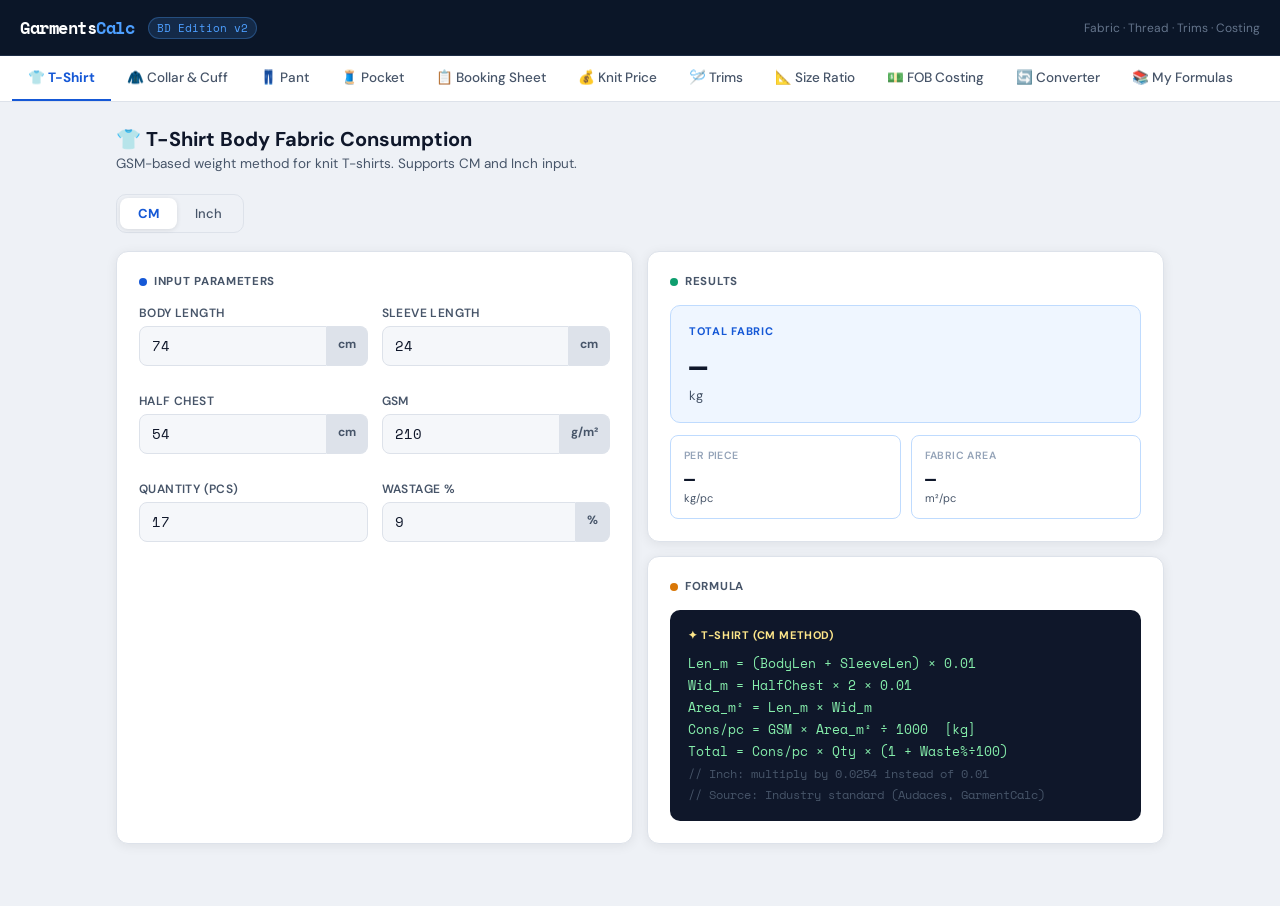
==== garments-calc-v2.html @ b0d7d357 "Add files via upload" ====
<!DOCTYPE html>
<html lang="en">
<head>
<meta charset="UTF-8">
<meta name="viewport" content="width=device-width, initial-scale=1.0">
<title>GarmentsCalc BD — Fabric Consumption Calculator</title>
<link href="https://fonts.googleapis.com/css2?family=Space+Mono:wght@400;700&family=DM+Sans:wght@300;400;500;600;700&display=swap" rel="stylesheet">
<style>
/* ============================================================
   GarmentsCalc BD — styles.css
   Edit colors, fonts, spacing here without touching JS logic
   ============================================================ */

:root {
  --bg:         #eef1f6;
  --surface:    #ffffff;
  --surface2:   #f5f7fa;
  --border:     #dde2ea;
  --accent:     #1558d6;
  --accent-h:   #0f46b0;
  --green:      #0e9e6e;
  --orange:     #d97706;
  --red:        #dc2626;
  --purple:     #7c3aed;
  --text:       #0f172a;
  --text2:      #475569;
  --text3:      #94a3b8;
  --result-bg:  #eff6ff;
  --result-bdr: #bfdbfe;
  --mono:       'Space Mono', monospace;
  --sans:       'DM Sans', sans-serif;
  --r:          12px;
  --shadow:     0 2px 12px rgba(0,0,0,0.07);
  --shadow-lg:  0 8px 32px rgba(0,0,0,0.13);
}

/* ─── RESET ─── */
*, *::before, *::after { box-sizing: border-box; margin: 0; padding: 0; }
body { font-family: var(--sans); background: var(--bg); color: var(--text); min-height: 100vh; font-size: 15px; }
button { cursor: pointer; }
input, select, textarea { font-family: var(--sans); }

/* ─── HEADER ─── */
.app-header {
  background: #0b1628;
  color: #fff;
  display: flex;
  align-items: center;
  gap: 14px;
  padding: 0 20px;
  height: 56px;
  position: sticky; top: 0; z-index: 100;
  border-bottom: 1px solid #1e2d45;
}
.logo { font-family: var(--mono); font-size: 17px; font-weight: 700; color: #fff; letter-spacing: -0.5px; }
.logo span { color: #4d9fff; }
.logo-sub { font-size: 11px; color: #4d9fff; background: rgba(77,159,255,.15); border: 1px solid rgba(77,159,255,.3); padding: 2px 8px; border-radius: 20px; font-family: var(--mono); }
.header-right { margin-left: auto; font-size: 12px; color: #64748b; }

/* ─── NAV ─── */
.nav-bar {
  background: var(--surface);
  border-bottom: 1px solid var(--border);
  overflow-x: auto;
  scrollbar-width: none;
  position: sticky; top: 56px; z-index: 90;
}
.nav-bar::-webkit-scrollbar { display: none; }
.nav-tabs { display: flex; padding: 0 12px; min-width: max-content; }
.tab-btn {
  padding: 13px 16px;
  border: none; background: none;
  font-family: var(--sans); font-size: 13.5px; font-weight: 500;
  color: var(--text2); white-space: nowrap;
  border-bottom: 2.5px solid transparent;
  transition: color .15s, border-color .15s;
}
.tab-btn:hover { color: var(--accent); }
.tab-btn.active { color: var(--accent); border-bottom-color: var(--accent); font-weight: 700; }

/* ─── MAIN WRAP ─── */
.main { max-width: 1080px; margin: 0 auto; padding: 24px 16px 48px; }
.page { display: none; }
.page.active { display: block; }

/* ─── PAGE HEADER ─── */
.pg-title { font-size: 20px; font-weight: 700; margin-bottom: 3px; }
.pg-desc  { font-size: 13.5px; color: var(--text2); margin-bottom: 22px; }

/* ─── CARDS ─── */
.card {
  background: var(--surface);
  border: 1px solid var(--border);
  border-radius: var(--r);
  padding: 22px;
  box-shadow: var(--shadow);
  margin-bottom: 14px;
}
.card-title {
  font-size: 11.5px; font-weight: 700;
  text-transform: uppercase; letter-spacing: .7px;
  color: var(--text2); margin-bottom: 16px;
  display: flex; align-items: center; gap: 7px;
}
.dot { width: 8px; height: 8px; border-radius: 50%; background: var(--accent); display: inline-block; flex-shrink: 0; }
.dot.g { background: var(--green); }
.dot.o { background: var(--orange); }
.dot.r { background: var(--red); }
.dot.p { background: var(--purple); }

/* ─── GRIDS ─── */
.g2 { display: grid; grid-template-columns: 1fr 1fr; gap: 14px; }
.g3 { display: grid; grid-template-columns: 1fr 1fr 1fr; gap: 14px; }
.g4 { display: grid; grid-template-columns: repeat(4,1fr); gap: 14px; }
@media(max-width:720px) { .g2,.g3,.g4 { grid-template-columns: 1fr; } }
@media(min-width:721px) and (max-width:900px) { .g3,.g4 { grid-template-columns: 1fr 1fr; } }

/* ─── FORM FIELDS ─── */
.field { margin-bottom: 13px; }
label { display: block; font-size: 12px; font-weight: 600; color: var(--text2); margin-bottom: 5px; text-transform: uppercase; letter-spacing: .4px; }
.iw { display: flex; }
.iw input, .iw select { border-radius: 8px 0 0 8px !important; }
input[type=number], input[type=text], select, textarea {
  width: 100%; padding: 9px 12px;
  border: 1.5px solid var(--border); border-radius: 8px;
  font-family: var(--mono); font-size: 13.5px; color: var(--text);
  background: var(--surface2); transition: border-color .15s; outline: none;
}
input:focus, select:focus, textarea:focus { border-color: var(--accent); background: #fff; }
.unit {
  padding: 9px 11px;
  background: var(--border); border: 1.5px solid var(--border); border-left: none;
  border-radius: 0 8px 8px 0; font-size: 12px; font-weight: 700; color: var(--text2); white-space: nowrap;
}
select { appearance: none;
  background-image: url("data:image/svg+xml,%3Csvg xmlns='http://www.w3.org/2000/svg' width='12' height='12' fill='none' stroke='%2364748b' stroke-width='2' viewBox='0 0 24 24'%3E%3Cpath d='M6 9l6 6 6-6'/%3E%3C/svg%3E");
  background-repeat: no-repeat; background-position: right 11px center; padding-right: 32px;
}

/* ─── BUTTONS ─── */
.btn {
  display: inline-flex; align-items: center; gap: 6px;
  padding: 10px 22px; border: none; border-radius: 8px;
  font-family: var(--sans); font-size: 14px; font-weight: 600;
  transition: background .15s, transform .1s; margin-top: 6px;
}
.btn:active { transform: scale(.97); }
.btn-primary { background: var(--accent); color: #fff; }
.btn-primary:hover { background: var(--accent-h); }
.btn-green  { background: var(--green);  color: #fff; }
.btn-green:hover  { background: #0b8a5e; }
.btn-orange { background: var(--orange); color: #fff; }
.btn-orange:hover { background: #b45309; }
.btn-outline {
  background: none; border: 1.5px solid var(--border);
  color: var(--text2); font-size: 13px; padding: 8px 16px; margin-top: 0;
}
.btn-outline:hover { border-color: var(--accent); color: var(--accent); background: var(--result-bg); }
.btn-sm { padding: 6px 14px; font-size: 12.5px; margin-top: 0; }

/* ─── METHOD TOGGLE ─── */
.toggle {
  display: flex; background: var(--bg); border: 1px solid var(--border);
  border-radius: 10px; padding: 3px; margin-bottom: 18px; width: fit-content;
}
.toggle-btn {
  padding: 7px 18px; border: none; border-radius: 8px; background: none;
  font-family: var(--sans); font-size: 13px; font-weight: 500; color: var(--text2); transition: all .15s;
}
.toggle-btn.active { background: #fff; color: var(--accent); font-weight: 700; box-shadow: 0 1px 5px rgba(0,0,0,.1); }

/* ─── RESULTS ─── */
.result-box {
  background: var(--result-bg); border: 1.5px solid var(--result-bdr);
  border-radius: 10px; padding: 18px; margin-top: 14px;
}
.result-box .rl { font-size: 11px; font-weight: 700; text-transform: uppercase; letter-spacing: .7px; color: var(--accent); margin-bottom: 4px; }
.result-box .rv { font-family: var(--mono); font-size: 30px; font-weight: 700; color: var(--text); }
.result-box .ru { font-size: 13px; color: var(--text2); }

.r-grid { display: grid; grid-template-columns: repeat(auto-fit, minmax(140px,1fr)); gap: 10px; margin-top: 12px; }
.r-item { background: #fff; border: 1px solid var(--result-bdr); border-radius: 8px; padding: 13px; }
.r-item .rl { font-size: 10.5px; color: var(--text3); font-weight: 600; text-transform: uppercase; letter-spacing: .4px; margin-bottom: 3px; }
.r-item .rv { font-family: var(--mono); font-size: 18px; font-weight: 700; color: var(--text); }
.r-item .ru { font-size: 11px; color: var(--text2); }

/* ─── FORMULA BOX ─── */
.fbox {
  background: #0f172a; border-radius: 10px; padding: 16px 18px;
  font-family: var(--mono); font-size: 12.5px; color: #93c5fd; line-height: 1.75;
  margin-top: 14px;
}
.fbox .ft { color: #fde68a; font-size: 11px; text-transform: uppercase; letter-spacing: .6px; margin-bottom: 8px; font-family: var(--sans); font-weight: 700; }
.fbox .fl { color: #86efac; }
.fbox .fc { color: #475569; font-size: 12px; }
.fbox .fh { color: #f9a8d4; }

/* ─── FORMULA LIBRARY ─── */
.f-card { border: 1.5px solid var(--border); border-radius: 10px; overflow: hidden; margin-bottom: 10px; }
.f-card-head {
  background: var(--surface2); padding: 13px 16px; display: flex; justify-content: space-between; align-items: center;
  cursor: pointer; transition: background .12s;
}
.f-card-head:hover { background: var(--result-bg); }
.f-name { font-weight: 700; font-size: 14px; }
.f-sub  { font-size: 11.5px; color: var(--text3); margin-top: 2px; }
.f-tag  { font-size: 11px; padding: 2px 9px; border-radius: 20px; background: var(--border); color: var(--text2); font-weight: 600; }
.f-tag.custom { background: #d1fae5; color: var(--green); border: 1px solid #6ee7b7; }
.f-body { display: none; padding: 16px; border-top: 1px solid var(--border); }
.f-body.open { display: block; }
.add-box {
  border: 2px dashed var(--border); border-radius: 10px; padding: 20px;
  text-align: center; color: var(--text3); cursor: pointer;
  transition: all .15s; font-size: 14px; font-weight: 500; margin-top: 8px;
}
.add-box:hover { border-color: var(--accent); color: var(--accent); background: var(--result-bg); }

/* ─── MODAL ─── */
.overlay { display:none; position:fixed; inset:0; background:rgba(0,0,0,.5); z-index:200; align-items:center; justify-content:center; }
.overlay.open { display:flex; }
.modal { background:#fff; border-radius: 14px; padding: 26px; width:90%; max-width:500px; box-shadow: var(--shadow-lg); }
.modal h3 { font-size: 17px; font-weight: 700; margin-bottom: 16px; }
.modal-actions { display: flex; gap: 10px; justify-content: flex-end; margin-top: 18px; }
textarea { resize: vertical; min-height: 90px; }

/* ─── CONVERTER TABLE ─── */
.ctable { width: 100%; border-collapse: collapse; font-size: 13.5px; }
.ctable th { background: var(--text); color: #fff; padding: 9px 13px; text-align: left; font-size: 11.5px; text-transform: uppercase; letter-spacing: .4px; }
.ctable td { padding: 9px 13px; border-bottom: 1px solid var(--border); }
.ctable tr:hover td { background: var(--surface2); }
.ctable .cv { font-family: var(--mono); font-weight: 700; color: var(--accent); }

/* ─── ALERT ─── */
.alert { padding: 12px 16px; border-radius: 8px; font-size: 13.5px; margin-bottom: 14px; }
.alert-warn { background: #fef9c3; border: 1px solid #fde047; color: #713f12; }
.alert-info  { background: var(--result-bg); border: 1px solid var(--result-bdr); color: #1e40af; }

/* ─── MISC ─── */
hr.div { border: none; border-top: 1px solid var(--border); margin: 16px 0; }
.tag-row { margin-bottom: 14px; }
.tag { display: inline-block; padding: 3px 10px; border-radius: 20px; font-size: 12px; font-weight: 600; background: var(--result-bg); color: var(--accent); border: 1px solid var(--result-bdr); margin-right: 6px; margin-bottom: 6px; }
.tag.g { background: #d1fae5; color: var(--green); border-color: #6ee7b7; }
.tag.o { background: #fff7ed; color: var(--orange); border-color: #fed7aa; }
.note { font-size: 12.5px; color: var(--text2); margin-top: 8px; font-style: italic; }
.sec-row { display: flex; justify-content: space-between; align-items: center; margin-bottom: 16px; }

</style>
</head>
<body>

<!-- ═══ HEADER ═══════════════════════════════════════════ -->
<header class="app-header">
  <div class="logo">Garments<span>Calc</span></div>
  <div class="logo-sub">BD Edition v2</div>
  <div class="header-right">Fabric · Thread · Trims · Costing</div>
</header>

<!-- ═══ NAV ══════════════════════════════════════════════ -->
<nav class="nav-bar">
  <div class="nav-tabs">
    <button class="tab-btn active"  onclick="showPage('tshirt',this)">👕 T-Shirt</button>
    <button class="tab-btn"         onclick="showPage('polo',this)">🧥 Collar &amp; Cuff</button>
    <button class="tab-btn"         onclick="showPage('pant',this)">👖 Pant</button>
    <button class="tab-btn"         onclick="showPage('pocket',this)">🧵 Pocket</button>
    <button class="tab-btn"         onclick="showPage('booking',this)">📋 Booking Sheet</button>
    <button class="tab-btn"         onclick="showPage('knitprice',this)">💰 Knit Price</button>
    <button class="tab-btn"         onclick="showPage('trims',this)">🪡 Trims</button>
    <button class="tab-btn"         onclick="showPage('sizeratio',this)">📐 Size Ratio</button>
    <button class="tab-btn"         onclick="showPage('fob',this)">💵 FOB Costing</button>
    <button class="tab-btn"         onclick="showPage('converter',this)">🔄 Converter</button>
    <button class="tab-btn"         onclick="showPage('formulas',this)">📚 My Formulas</button>
  </div>
</nav>

<!-- ═══ MAIN ══════════════════════════════════════════════ -->
<div class="main">

<!-- ──────────────────────────────────────────────────────
     PAGE 1 — T-SHIRT BODY CONSUMPTION
────────────────────────────────────────────────────────── -->
<div id="page-tshirt" class="page active">
  <div class="pg-title">👕 T-Shirt Body Fabric Consumption</div>
  <div class="pg-desc">GSM-based weight method for knit T-shirts. Supports CM and Inch input.</div>

  <div class="toggle">
    <button class="toggle-btn active" onclick="toggleUnit('tshirt','cm',this)">CM</button>
    <button class="toggle-btn"        onclick="toggleUnit('tshirt','inch',this)">Inch</button>
  </div>

  <div class="g2">
    <div class="card">
      <div class="card-title"><span class="dot"></span>Input Parameters</div>
      <div class="g2">
        <div class="field"><label>Body Length</label>
          <div class="iw"><input type="number" id="ts-body" value="74" min="0" step="0.1"><span class="unit" id="ts-u1">cm</span></div></div>
        <div class="field"><label>Sleeve Length</label>
          <div class="iw"><input type="number" id="ts-sleeve" value="24" min="0" step="0.1"><span class="unit" id="ts-u2">cm</span></div></div>
        <div class="field"><label>Half Chest</label>
          <div class="iw"><input type="number" id="ts-chest" value="54" min="0" step="0.1"><span class="unit" id="ts-u3">cm</span></div></div>
        <div class="field"><label>GSM</label>
          <div class="iw"><input type="number" id="ts-gsm" value="210" min="1"><span class="unit">g/m²</span></div></div>
        <div class="field"><label>Quantity (pcs)</label>
          <input type="number" id="ts-qty" value="17" min="1"></div>
        <div class="field"><label>Wastage %</label>
          <div class="iw"><input type="number" id="ts-waste" value="9" min="0" max="50"><span class="unit">%</span></div></div>
      </div>
    </div>

    <div>
      <div class="card">
        <div class="card-title"><span class="dot g"></span>Results</div>
        <div class="result-box">
          <div class="rl">Total Fabric</div>
          <div class="rv"><span id="ts-r-total">—</span></div>
          <div class="ru">kg</div>
        </div>
        <div class="r-grid">
          <div class="r-item"><div class="rl">Per Piece</div><div class="rv" id="ts-r-per">—</div><div class="ru">kg/pc</div></div>
          <div class="r-item"><div class="rl">Fabric Area</div><div class="rv" id="ts-r-area">—</div><div class="ru">m²/pc</div></div>
        </div>
      </div>
      <div class="card">
        <div class="card-title"><span class="dot o"></span>Formula</div>
        <div class="fbox">
          <div class="ft">✦ T-SHIRT (CM METHOD)</div>
          <div class="fl">Len_m = (BodyLen + SleeveLen) × 0.01</div>
          <div class="fl">Wid_m = HalfChest × 2 × 0.01</div>
          <div class="fl">Area_m² = Len_m × Wid_m</div>
          <div class="fl">Cons/pc = GSM × Area_m² ÷ 1000 &nbsp;[kg]</div>
          <div class="fl">Total = Cons/pc × Qty × (1 + Waste%÷100)</div>
          <div class="fc">// Inch: multiply by 0.0254 instead of 0.01</div>
          <div class="fc">// Source: Industry standard (Audaces, GarmentCalc)</div>
        </div>
      </div>
    </div>
  </div>
</div>

<!-- ──────────────────────────────────────────────────────
     PAGE 2 — COLLAR & CUFF
────────────────────────────────────────────────────────── -->
<div id="page-polo" class="page">
  <div class="pg-title">🧥 Collar &amp; Cuff Consumption</div>
  <div class="pg-desc">Flat-knit collar and cuff fabric consumption for polo shirts.</div>

  <div class="g2">
    <!-- COLLAR -->
    <div>
      <div class="toggle">
        <button class="toggle-btn active" onclick="toggleUnit('collar','cm',this)">CM</button>
        <button class="toggle-btn"        onclick="toggleUnit('collar','inch',this)">Inch</button>
      </div>
      <div class="card">
        <div class="card-title"><span class="dot"></span>Collar</div>
        <div class="field"><label>Collar Length</label>
          <div class="iw"><input type="number" id="cl-len" value="42" min="0" step="0.1"><span class="unit" id="cl-u1">cm</span></div></div>
        <div class="field"><label>Collar Width</label>
          <div class="iw"><input type="number" id="cl-wid" value="6" min="0" step="0.1"><span class="unit" id="cl-u2">cm</span></div></div>
        <div class="field"><label>GSM</label>
          <div class="iw"><input type="number" id="cl-gsm" value="600" min="1"><span class="unit">g/m²</span></div></div>
        <div class="field"><label>Quantity (pcs)</label>
          <input type="number" id="cl-qty" value="12" min="1"></div>
        <div class="field"><label>Wastage %</label>
          <div class="iw"><input type="number" id="cl-waste" value="5" min="0"><span class="unit">%</span></div></div>
        <div class="r-grid" style="margin-top:12px">
          <div class="r-item"><div class="rl">Total</div><div class="rv" id="cl-r-total">—</div><div class="ru">kg</div></div>
          <div class="r-item"><div class="rl">Per Piece</div><div class="rv" id="cl-r-per">—</div><div class="ru">kg/pc</div></div>
        </div>
      </div>
    </div>

    <!-- CUFF -->
    <div>
      <div class="toggle">
        <button class="toggle-btn active" onclick="toggleUnit('cuff','cm',this)">CM</button>
        <button class="toggle-btn"        onclick="toggleUnit('cuff','inch',this)">Inch</button>
      </div>
      <div class="card">
        <div class="card-title"><span class="dot g"></span>Cuff</div>
        <div class="field"><label>Cuff Length</label>
          <div class="iw"><input type="number" id="cu-len" value="15" min="0" step="0.1"><span class="unit" id="cu-u1">cm</span></div></div>
        <div class="field"><label>Cuff Width</label>
          <div class="iw"><input type="number" id="cu-wid" value="14" min="0" step="0.1"><span class="unit" id="cu-u2">cm</span></div></div>
        <div class="field"><label>GSM</label>
          <div class="iw"><input type="number" id="cu-gsm" value="600" min="1"><span class="unit">g/m²</span></div></div>
        <div class="field"><label>Quantity (pcs)</label>
          <input type="number" id="cu-qty" value="12" min="1"></div>
        <div class="field"><label>Wastage %</label>
          <div class="iw"><input type="number" id="cu-waste" value="5" min="0"><span class="unit">%</span></div></div>
        <div class="r-grid" style="margin-top:12px">
          <div class="r-item"><div class="rl">Total</div><div class="rv" id="cu-r-total">—</div><div class="ru">kg</div></div>
          <div class="r-item"><div class="rl">Per Piece</div><div class="rv" id="cu-r-per">—</div><div class="ru">kg/pc</div></div>
        </div>
      </div>
    </div>
  </div>

  <div class="card">
    <div class="card-title"><span class="dot o"></span>Formula</div>
    <div class="fbox">
      <div class="ft">✦ RECT PIECE FORMULA (CM)</div>
      <div class="fl">Area_m² = (Length × Width) ÷ 10,000</div>
      <div class="fl">Cons/pc = GSM × Area_m² ÷ 1000 &nbsp;[kg]</div>
      <div class="fl">Total = Cons/pc × Qty × (1 + Waste%÷100)</div>
      <div class="fc">// Inch: divide by 1550.003 (exact in²→m² factor)</div>
    </div>
  </div>
</div>

<!-- ──────────────────────────────────────────────────────
     PAGE 3 — PANT (WOVEN, YARD-BASED)
────────────────────────────────────────────────────────── -->
<div id="page-pant" class="page">
  <div class="pg-title">👖 Woven Pant Consumption</div>
  <div class="pg-desc">Yard-based formula for woven trousers. Output in yards/piece and total yards.</div>
  <div class="alert alert-info">ℹ️ Woven fabric is bought in <b>yards/meters</b>, not kg. This calculator gives yards output.</div>

  <div class="toggle">
    <button class="toggle-btn active" onclick="toggleUnit('pant','inch',this)">Inch</button>
    <button class="toggle-btn"        onclick="toggleUnit('pant','cm',this)">CM</button>
  </div>

  <div class="g2">
    <div class="card">
      <div class="card-title"><span class="dot"></span>Measurements</div>
      <div class="g2">
        <div class="field"><label>Inseam Length</label>
          <div class="iw"><input type="number" id="pt-inseam" value="34" min="0" step="0.5"><span class="unit" id="pt-u1">inch</span></div></div>
        <div class="field"><label>Front Rise</label>
          <div class="iw"><input type="number" id="pt-rise" value="15" min="0" step="0.5"><span class="unit" id="pt-u2">inch</span></div></div>
        <div class="field"><label>Waistband Height</label>
          <div class="iw"><input type="number" id="pt-waist" value="1.5" min="0" step="0.5"><span class="unit" id="pt-u3">inch</span></div></div>
        <div class="field"><label>Half Thigh</label>
          <div class="iw"><input type="number" id="pt-thigh" value="13" min="0" step="0.5"><span class="unit" id="pt-u4">inch</span></div></div>
        <div class="field"><label>Fabric Width (always inch)</label>
          <div class="iw"><input type="number" id="pt-fabwid" value="58" min="1" step="1"><span class="unit">inch</span></div></div>
        <div class="field"><label>Quantity (pcs)</label>
          <input type="number" id="pt-qty" value="5" min="1"></div>
        <div class="field"><label>Wastage %</label>
          <div class="iw"><input type="number" id="pt-waste" value="5" min="0"><span class="unit">%</span></div></div>
      </div>
    </div>
    <div>
      <div class="card">
        <div class="card-title"><span class="dot g"></span>Results</div>
        <div class="result-box">
          <div class="rl">Yards per Piece</div>
          <div class="rv" id="pt-r-yds">—</div>
          <div class="ru">yards/pc (incl. wastage)</div>
        </div>
        <div class="r-grid">
          <div class="r-item"><div class="rl">Total Yards</div><div class="rv" id="pt-r-total">—</div><div class="ru">yards</div></div>
          <div class="r-item"><div class="rl">Per Dozen</div><div class="rv" id="pt-r-dz">—</div><div class="ru">yds/dz</div></div>
          <div class="r-item"><div class="rl">Meters/pc</div><div class="rv" id="pt-r-m">—</div><div class="ru">m/pc</div></div>
        </div>
      </div>
      <div class="card">
        <div class="card-title"><span class="dot o"></span>Formula</div>
        <div class="fbox">
          <div class="ft">✦ WOVEN PANT (YARD OUTPUT)</div>
          <div class="fl">PanelArea = HalfThigh×2 × (Inseam+Rise+WB) [in²]</div>
          <div class="fl">TotalArea = PanelArea × 2 (front+back)</div>
          <div class="fl">Yds/pc = TotalArea ÷ FabricWidth ÷ 36</div>
          <div class="fl">With wastage: × (1 + Waste%÷100)</div>
          <div class="fc">// Source: textilelearner.net woven pant formula</div>
        </div>
      </div>
    </div>
  </div>
</div>

<!-- ──────────────────────────────────────────────────────
     PAGE 4 — POCKET
────────────────────────────────────────────────────────── -->
<div id="page-pocket" class="page">
  <div class="pg-title">🧵 Pocket Fabric Consumption</div>
  <div class="pg-desc">Simple rectangle consumption — CM and Inch.</div>
  <div class="toggle">
    <button class="toggle-btn active" onclick="toggleUnit('pocket','cm',this)">CM</button>
    <button class="toggle-btn"        onclick="toggleUnit('pocket','inch',this)">Inch</button>
  </div>
  <div class="g2">
    <div class="card">
      <div class="card-title"><span class="dot"></span>Pocket Measurements</div>
      <div class="field"><label>Pocket Length</label>
        <div class="iw"><input type="number" id="pk-len" value="15" min="0" step="0.1"><span class="unit" id="pk-u1">cm</span></div></div>
      <div class="field"><label>Pocket Width</label>
        <div class="iw"><input type="number" id="pk-wid" value="14" min="0" step="0.1"><span class="unit" id="pk-u2">cm</span></div></div>
      <div class="field"><label>GSM</label>
        <div class="iw"><input type="number" id="pk-gsm" value="210" min="1"><span class="unit">g/m²</span></div></div>
      <div class="field"><label>Quantity (pcs)</label>
        <input type="number" id="pk-qty" value="2" min="1"></div>
      <div class="field"><label>Wastage %</label>
        <div class="iw"><input type="number" id="pk-waste" value="4" min="0"><span class="unit">%</span></div></div>
    </div>
    <div>
      <div class="card">
        <div class="card-title"><span class="dot g"></span>Results</div>
        <div class="r-grid">
          <div class="r-item"><div class="rl">Total Fabric</div><div class="rv" id="pk-r-total">—</div><div class="ru">kg</div></div>
          <div class="r-item"><div class="rl">Per Piece</div><div class="rv" id="pk-r-per">—</div><div class="ru">kg/pc</div></div>
        </div>
      </div>
    </div>
  </div>
</div>

<!-- ──────────────────────────────────────────────────────
     PAGE 5 — BOOKING SHEET
────────────────────────────────────────────────────────── -->
<div id="page-booking" class="page">
  <div class="pg-title">📋 Booking Sheet — Marker Consumption</div>
  <div class="pg-desc">Style-wise fabric consumption using Marker method (Woven/Knit). Output in kg/dozen.</div>

  <div class="card">
    <div class="card-title"><span class="dot"></span>Order Info</div>
    <div class="g3">
      <div class="field"><label>Buyer</label><input type="text" id="bk-buyer" value="GYMSHARK"></div>
      <div class="field"><label>Style / Order #</label><input type="text" id="bk-style" value="#ZP489 SWEAT SHIRT"></div>
      <div class="field"><label>Body Fabric</label><input type="text" id="bk-fabric" value="100% COTTON"></div>
    </div>
  </div>

  <div class="g2">
    <div class="card">
      <div class="card-title"><span class="dot"></span>Marker Details (Inch)</div>
      <div class="g2">
        <div class="field"><label>Marker Length (inch)</label>
          <input type="number" id="bk-mlen" value="92.04" step="0.01" min="0"></div>
        <div class="field"><label>Cut Allowance Length (inch)</label>
          <input type="number" id="bk-calen" value="2" step="0.01" min="0"></div>
        <div class="field"><label>Marker Width (inch)</label>
          <input type="number" id="bk-mwid" value="72" step="0.01" min="0"></div>
        <div class="field"><label>Cut Allowance Width (inch)</label>
          <input type="number" id="bk-cawid" value="2" step="0.01" min="0"></div>
        <div class="field"><label>GSM</label>
          <div class="iw"><input type="number" id="bk-gsm" value="280" min="1"><span class="unit">g/m²</span></div></div>
        <div class="field"><label>Pcs in Marker</label>
          <input type="number" id="bk-pcs" value="10" min="1"></div>
        <div class="field"><label>Cutting Allowance %</label>
          <div class="iw"><input type="number" id="bk-cutpct" value="6" min="0"><span class="unit">%</span></div></div>
      </div>
    </div>
    <div>
      <div class="card">
        <div class="card-title"><span class="dot g"></span>Results</div>
        <div class="result-box">
          <div class="rl">Net Consumption / Marker</div>
          <div class="rv" id="bk-r-net">—</div>
          <div class="ru">kg</div>
        </div>
        <div class="r-grid">
          <div class="r-item"><div class="rl">Con / Dozen</div><div class="rv" id="bk-r-dz">—</div><div class="ru">kg/dz</div></div>
          <div class="r-item"><div class="rl">Con + Cutting%</div><div class="rv" id="bk-r-dz-cut">—</div><div class="ru">kg/dz</div></div>
          <div class="r-item"><div class="rl">Req. Dia</div><div class="rv" id="bk-r-dia">—</div><div class="ru">inch</div></div>
        </div>
      </div>
      <div class="card">
        <div class="card-title"><span class="dot o"></span>Formula</div>
        <div class="fbox">
          <div class="ft">✦ MARKER / BOOKING SHEET</div>
          <div class="fl">EffLen = MarkerLen + CutAllowLen</div>
          <div class="fl">EffWid = MarkerWid + CutAllowWid</div>
          <div class="fl">NetCon = GSM × EffLen × EffWid ÷ 1550 ÷ 1000 [kg]</div>
          <div class="fl">Con/Dz = (NetCon ÷ PcsInMarker) × 12</div>
          <div class="fl">Final = Con/Dz × (1 + CuttingPct÷100)</div>
          <div class="fc">// 1550.003 is exact in²→m² factor</div>
        </div>
      </div>
    </div>
  </div>
</div>

<!-- ──────────────────────────────────────────────────────
     PAGE 6 — KNIT PRICE
────────────────────────────────────────────────────────── -->
<div id="page-knitprice" class="page">
  <div class="pg-title">💰 Knit Fabric Price Per Meter</div>
  <div class="pg-desc">Calculate price per meter from fabric weight, GSM and price per kg.</div>
  <div class="g2">
    <div class="card">
      <div class="card-title"><span class="dot"></span>Inputs</div>
      <div class="field"><label>Fabric Weight (kg)</label><input type="number" id="kp-wt" value="1" step="0.01" min="0.01"></div>
      <div class="field"><label>GSM</label><div class="iw"><input type="number" id="kp-gsm" value="240" min="1"><span class="unit">g/m²</span></div></div>
      <div class="field"><label>Fabric Width (meter)</label><div class="iw"><input type="number" id="kp-wid" value="1.5" step="0.01" min="0.1"><span class="unit">m</span></div></div>
      <div class="field"><label>Price Per Kg</label><input type="number" id="kp-ppkg" value="600" step="0.01" min="0"></div>
    </div>
    <div>
      <div class="card">
        <div class="card-title"><span class="dot g"></span>Results</div>
        <div class="result-box">
          <div class="rl">Price Per Meter</div>
          <div class="rv" id="kp-r-pm">—</div>
        </div>
        <div class="r-grid">
          <div class="r-item"><div class="rl">Fabric Length</div><div class="rv" id="kp-r-len">—</div><div class="ru">m</div></div>
          <div class="r-item"><div class="rl">Total Price</div><div class="rv" id="kp-r-total">—</div></div>
        </div>
      </div>
      <div class="card">
        <div class="card-title"><span class="dot o"></span>Formula</div>
        <div class="fbox">
          <div class="fl">FabLen = Weight × 1000 ÷ (GSM × Width) [m]</div>
          <div class="fl">Price/m = (Weight × PricePerKg) ÷ FabLen</div>
        </div>
      </div>
    </div>
  </div>
</div>

<!-- ──────────────────────────────────────────────────────
     PAGE 7 — TRIMS (Thread, Button, Lace, Interlining)
────────────────────────────────────────────────────────── -->
<div id="page-trims" class="page">
  <div class="pg-title">🪡 Trims &amp; Accessories Consumption</div>
  <div class="pg-desc">Thread, Button, Lace/Tape, Interlining — all in one page.</div>

  <div class="g2">
    <!-- THREAD -->
    <div class="card">
      <div class="card-title"><span class="dot"></span>🧶 Sewing Thread</div>
      <div class="alert alert-warn">50/2 = 4000m/cone (knit) · 40/2 = 4000m · 20/2 = 3000m (woven)</div>
      <div class="field"><label>Thread Consumption (m/garment)</label>
        <div class="iw"><input type="number" id="th-cons" value="160" min="1"><span class="unit">m/pc</span></div></div>
      <div class="field"><label>Thread Spec</label>
        <select id="th-spec">
          <option value="50/2">50/2 (Knit — 4000m/cone)</option>
          <option value="40/2">40/2 (Woven — 4000m/cone)</option>
          <option value="20/2">20/2 (Woven heavy — 3000m/cone)</option>
          <option value="30/2">30/2 (4000m/cone)</option>
          <option value="60/2">60/2 (4000m/cone)</option>
        </select></div>
      <div class="field"><label>Order Qty (pcs)</label><input type="number" id="th-qty" value="5000" min="1"></div>
      <div class="field"><label>Wastage %</label>
        <div class="iw"><input type="number" id="th-waste" value="15" min="0"><span class="unit">%</span></div></div>
      <div class="r-grid" style="margin-top:14px">
        <div class="r-item"><div class="rl">Cones Required</div><div class="rv" id="th-r-cones">—</div><div class="ru">cones (ceil)</div></div>
        <div class="r-item"><div class="rl">Exact</div><div class="rv" id="th-r-exact">—</div></div>
        <div class="r-item"><div class="rl">m / Cone</div><div class="rv" id="th-r-mcone">—</div></div>
      </div>
      <div class="fbox" style="margin-top:12px">
        <div class="ft">✦ THREAD FORMULA</div>
        <div class="fl">Cones = (Cons/pc × Qty) ÷ m_per_cone × (1+Waste%÷100)</div>
        <div class="fc">// Source: textilelearner.net</div>
      </div>
    </div>

    <!-- BUTTON -->
    <div class="card">
      <div class="card-title"><span class="dot g"></span>🔘 Button</div>
      <div class="alert alert-warn">Plastic: 1 GG = 1728 pcs, 5% waste · Metal: 1 G = 144 pcs, 6% waste</div>
      <div class="field"><label>Pcs per Garment</label><input type="number" id="bt-pcs" value="12" min="1"></div>
      <div class="field"><label>Button Type</label>
        <select id="bt-type">
          <option value="plastic">Plastic (Great Gross = 1728 pcs)</option>
          <option value="metal">Metal (Gross = 144 pcs)</option>
        </select></div>
      <div class="field"><label>Order Qty (pcs)</label><input type="number" id="bt-qty" value="5000" min="1"></div>
      <div class="field"><label>Wastage %</label>
        <div class="iw"><input type="number" id="bt-waste" value="5" min="0"><span class="unit">%</span></div></div>
      <div class="r-grid" style="margin-top:14px">
        <div class="r-item"><div class="rl">Total Required</div><div class="rv" id="bt-r-total">—</div><div class="ru" id="bt-r-unit">GG</div></div>
        <div class="r-item"><div class="rl">Raw (before ceil)</div><div class="rv" id="bt-r-raw">—</div></div>
      </div>
      <div class="fbox" style="margin-top:12px">
        <div class="ft">✦ BUTTON FORMULA</div>
        <div class="fl">Plastic: (Pcs×Qty ÷ 1728) × (1+5%)</div>
        <div class="fl">Metal:   (Pcs×Qty ÷ 144)  × (1+6%)</div>
        <div class="fc">// Do NOT round before decimal (industry rule)</div>
      </div>
    </div>

    <!-- LACE -->
    <div class="card">
      <div class="card-title"><span class="dot o"></span>🎀 Lace / Tape / Elastic</div>
      <div class="field"><label>Consumption per Garment (inch)</label>
        <div class="iw"><input type="number" id="lc-cons" value="10" min="0" step="0.5"><span class="unit">inch/pc</span></div></div>
      <div class="field"><label>Order Qty (pcs)</label><input type="number" id="lc-qty" value="5000" min="1"></div>
      <div class="field"><label>Wastage %</label>
        <div class="iw"><input type="number" id="lc-waste" value="5" min="0"><span class="unit">%</span></div></div>
      <div class="r-grid" style="margin-top:14px">
        <div class="r-item"><div class="rl">Total (ceil)</div><div class="rv" id="lc-r-total">—</div><div class="ru">yards</div></div>
        <div class="r-item"><div class="rl">Exact</div><div class="rv" id="lc-r-exact">—</div><div class="ru">yards</div></div>
      </div>
      <div class="fbox" style="margin-top:12px">
        <div class="fl">Total_yds = (Cons_in × Qty ÷ 36) × (1+Waste%÷100)</div>
      </div>
    </div>

    <!-- INTERLINING -->
    <div class="card">
      <div class="card-title"><span class="dot p"></span>🪡 Interlining</div>
      <div class="field"><label>Consumption (yds/dozen)</label>
        <div class="iw"><input type="number" id="il-cons" value="2.40" step="0.1" min="0"><span class="unit">yds/dz</span></div></div>
      <div class="field"><label>Order Qty (pcs)</label><input type="number" id="il-qty" value="5000" min="1"></div>
      <div class="field"><label>Wastage %</label>
        <div class="iw"><input type="number" id="il-waste" value="5" min="0"><span class="unit">%</span></div></div>
      <div class="r-grid" style="margin-top:14px">
        <div class="r-item"><div class="rl">Total Yards</div><div class="rv" id="il-r-total">—</div><div class="ru">yards</div></div>
      </div>
      <div class="fbox" style="margin-top:12px">
        <div class="fl">Total = (Cons/dz ÷ 12) × Qty × (1+Waste%÷100)</div>
      </div>
    </div>
  </div>
</div>

<!-- ──────────────────────────────────────────────────────
     PAGE 8 — SIZE RATIO
────────────────────────────────────────────────────────── -->
<div id="page-sizeratio" class="page">
  <div class="pg-title">📐 Size Ratio Calculator</div>
  <div class="pg-desc">Enter ratio per size — get quantity breakdown with wastage. e.g., S:M:L:XL = 1:2:2:1</div>
  <div class="g2">
    <div class="card">
      <div class="card-title"><span class="dot"></span>Inputs</div>
      <div class="field"><label>Total Order Qty (pcs)</label><input type="number" id="sr-qty" value="5000" min="1"></div>
      <div class="field"><label>Wastage %</label><div class="iw"><input type="number" id="sr-waste" value="5" min="0"><span class="unit">%</span></div></div>
      <hr class="div">
      <div class="card-title" style="margin-top:8px"><span class="dot o"></span>Size Ratios (0 = skip)</div>
      <div class="g3">
        <div class="field"><label>S</label><input type="number" id="sr-S" value="1" min="0"></div>
        <div class="field"><label>M</label><input type="number" id="sr-M" value="1" min="0"></div>
        <div class="field"><label>L</label><input type="number" id="sr-L" value="2" min="0"></div>
        <div class="field"><label>XL</label><input type="number" id="sr-XL" value="1" min="0"></div>
        <div class="field"><label>XXL</label><input type="number" id="sr-XXL" value="0" min="0"></div>
        <div class="field"><label>3XL</label><input type="number" id="sr-3XL" value="0" min="0"></div>
      </div>
      <button class="btn btn-primary" onclick="calcSizeRatio()" style="margin-top:8px">⚡ Calculate</button>
    </div>
    <div class="card">
      <div class="card-title"><span class="dot g"></span>Size Breakdown</div>
      <div id="sr-result"><div style="color:var(--text3);font-size:14px">Enter ratios and click calculate.</div></div>
      <div class="fbox" style="margin-top:16px">
        <div class="ft">✦ SIZE RATIO FORMULA</div>
        <div class="fl">Qty_S = (TotalQty × Ratio_S) ÷ SumOfRatios</div>
        <div class="fl">With Wastage: × (1 + Waste%÷100)</div>
        <div class="fc">// Source: textilelearner.net</div>
      </div>
    </div>
  </div>
</div>

<!-- ──────────────────────────────────────────────────────
     PAGE 9 — FOB COSTING
────────────────────────────────────────────────────────── -->
<div id="page-fob" class="page">
  <div class="pg-title">💵 FOB / CIF Garment Costing</div>
  <div class="pg-desc">Full cost build-up: Fabric + CM + Accessories → FOB → C&F → CIF. All values per dozen.</div>
  <div class="g2">
    <div class="card">
      <div class="card-title"><span class="dot"></span>Cost Inputs (per dozen)</div>
      <div class="field"><label>Fabric Cost / Dozen ($)</label><input type="number" id="fob-fab" value="15.80" step="0.01" min="0"></div>
      <div class="field"><label>Accessories Cost / Dozen ($)</label><input type="number" id="fob-acc" value="6.00" step="0.01" min="0"></div>
      <div class="field"><label>CM / Dozen ($)</label><input type="number" id="fob-cm" value="10.00" step="0.01" min="0"></div>
      <hr class="div">
      <div class="card-title"><span class="dot o"></span>Cost Percentages</div>
      <div class="g2">
        <div class="field"><label>Transport (factory→port) %</label><div class="iw"><input type="number" id="fob-transport" value="0.5" step="0.1" min="0"><span class="unit">%</span></div></div>
        <div class="field"><label>Clearing &amp; Forwarding %</label><div class="iw"><input type="number" id="fob-cf" value="2" step="0.1" min="0"><span class="unit">%</span></div></div>
        <div class="field"><label>Overhead %</label><div class="iw"><input type="number" id="fob-overhead" value="0.5" step="0.1" min="0"><span class="unit">%</span></div></div>
        <div class="field"><label>Profit %</label><div class="iw"><input type="number" id="fob-profit" value="10" step="0.5" min="0"><span class="unit">%</span></div></div>
        <div class="field"><label>Freight %</label><div class="iw"><input type="number" id="fob-freight" value="4" step="0.1" min="0"><span class="unit">%</span></div></div>
        <div class="field"><label>Insurance %</label><div class="iw"><input type="number" id="fob-insurance" value="1" step="0.1" min="0"><span class="unit">%</span></div></div>
      </div>
    </div>
    <div>
      <div class="card">
        <div class="card-title"><span class="dot g"></span>Costing Results</div>
        <div class="r-grid">
          <div class="r-item"><div class="rl">Subtotal /dz</div><div class="rv" id="fob-r-sub">—</div><div class="ru">$</div></div>
          <div class="r-item"><div class="rl">Net Cost /dz</div><div class="rv" id="fob-r-net">—</div><div class="ru">$</div></div>
          <div class="r-item"><div class="rl">Net FOB /dz</div><div class="rv" id="fob-r-fob-dz">—</div><div class="ru">$</div></div>
          <div class="r-item"><div class="rl">Net FOB /pc</div><div class="rv" id="fob-r-fob-pc">—</div><div class="ru">$</div></div>
          <div class="r-item"><div class="rl">C&amp;F /dz</div><div class="rv" id="fob-r-cf">—</div><div class="ru">$</div></div>
          <div class="r-item"><div class="rl">CIF /dz</div><div class="rv" id="fob-r-cif">—</div><div class="ru">$</div></div>
        </div>
      </div>
      <div class="card">
        <div class="card-title"><span class="dot o"></span>Formula</div>
        <div class="fbox">
          <div class="ft">✦ FOB COSTING CHAIN</div>
          <div class="fl">Subtotal = Fabric + Accessories + CM</div>
          <div class="fl">NetCost = Subtotal + Transport + C&amp;F + Overhead</div>
          <div class="fl">Net FOB = NetCost × (1 + Profit%÷100)</div>
          <div class="fl">C&amp;F = FOB + Freight</div>
          <div class="fl">CIF = C&amp;F + Insurance</div>
          <div class="fc">// Source: textilelearner.net woven pant costing</div>
        </div>
      </div>
    </div>
  </div>
</div>

<!-- ──────────────────────────────────────────────────────
     PAGE 10 — CONVERTER
────────────────────────────────────────────────────────── -->
<div id="page-converter" class="page">
  <div class="pg-title">🔄 Unit Converter</div>
  <div class="pg-desc">All textile unit conversions in one place. Live calculation.</div>
  <div class="g2">
    <div>
      <div class="card">
        <div class="card-title"><span class="dot"></span>Length</div>
        <div class="field"><label>Inch → CM</label>
          <div class="iw"><input type="number" id="cv-inch" value="1" step="0.01"><span class="unit">in</span></div>
          <div class="rv" id="cv-r-inch2cm" style="margin-top:6px;font-family:var(--mono);font-size:16px;color:var(--accent);font-weight:700">—</div><div class="ru">cm</div></div>
        <div class="field"><label>CM → Inch</label>
          <div class="iw"><input type="number" id="cv-cm" value="2.54" step="0.01"><span class="unit">cm</span></div>
          <div class="rv" id="cv-r-cm2inch" style="margin-top:6px;font-family:var(--mono);font-size:16px;color:var(--accent);font-weight:700">—</div><div class="ru">inch</div></div>
        <div class="field"><label>Meter → Yard</label>
          <div class="iw"><input type="number" id="cv-meter" value="1" step="0.01"><span class="unit">m</span></div>
          <div class="rv" id="cv-r-m2yd" style="margin-top:6px;font-family:var(--mono);font-size:16px;color:var(--accent);font-weight:700">—</div><div class="ru">yards</div></div>
        <div class="field"><label>Yard → Meter</label>
          <div class="iw"><input type="number" id="cv-yard" value="1" step="0.01"><span class="unit">yd</span></div>
          <div class="rv" id="cv-r-yd2m" style="margin-top:6px;font-family:var(--mono);font-size:16px;color:var(--accent);font-weight:700">—</div><div class="ru">m</div></div>
      </div>
      <div class="card">
        <div class="card-title"><span class="dot g"></span>GSM ↔ OZ/yd²</div>
        <div class="field"><label>GSM → OZ</label>
          <div class="iw"><input type="number" id="cv-gsm" value="200" step="1"><span class="unit">g/m²</span></div>
          <div class="rv" id="cv-r-gsm2oz" style="margin-top:6px;font-family:var(--mono);font-size:16px;color:var(--green);font-weight:700">—</div><div class="ru">oz/yd²</div></div>
        <div class="field"><label>OZ → GSM</label>
          <div class="iw"><input type="number" id="cv-oz" value="5.9" step="0.1"><span class="unit">oz/yd²</span></div>
          <div class="rv" id="cv-r-oz2gsm" style="margin-top:6px;font-family:var(--mono);font-size:16px;color:var(--green);font-weight:700">—</div><div class="ru">GSM</div></div>
      </div>
    </div>
    <div>
      <div class="card">
        <div class="card-title"><span class="dot o"></span>Meter ↔ Kg</div>
        <div class="field"><label>Fabric Length (m)</label><input type="number" id="cv-mlen" value="10" step="0.1" min="0"></div>
        <div class="field"><label>Fabric Width (m)</label><input type="number" id="cv-mwid" value="1.5" step="0.01" min="0.1"></div>
        <div class="field"><label>GSM</label><div class="iw"><input type="number" id="cv-mgsm" value="200" min="1"><span class="unit">g/m²</span></div></div>
        <div class="rv" id="cv-r-m2kg" style="font-family:var(--mono);font-size:18px;color:var(--orange);font-weight:700;margin-bottom:16px">—</div>
        <hr class="div">
        <div class="field"><label>Weight (kg) → Length</label>
          <div class="iw"><input type="number" id="cv-kgwt" value="30" step="0.1" min="0"><span class="unit">kg</span></div></div>
        <div class="field"><label>Width (m)</label><div class="iw"><input type="number" id="cv-kgwid" value="1.5" step="0.01" min="0.1"><span class="unit">m</span></div></div>
        <div class="field"><label>GSM</label><div class="iw"><input type="number" id="cv-kggsm" value="200" min="1"><span class="unit">g/m²</span></div></div>
        <div class="rv" id="cv-r-kg2m" style="font-family:var(--mono);font-size:18px;color:var(--orange);font-weight:700">—</div>
      </div>
      <div class="card">
        <div class="card-title"><span class="dot p"></span>Button Size</div>
        <div class="field"><label>MM → Ligne</label>
          <div class="iw"><input type="number" id="cv-btn-mm" value="14" step="0.1"><span class="unit">mm</span></div>
          <div class="rv" id="cv-r-btn" style="margin-top:6px;font-family:var(--mono);font-size:18px;color:var(--purple);font-weight:700">—</div><div class="ru">Ligne</div></div>
        <div class="field"><label>Ligne → MM</label>
          <div class="iw"><input type="number" id="cv-btn-lg" value="22" step="0.1"><span class="unit">L</span></div>
          <div class="rv" id="cv-r-btn-mm" style="margin-top:6px;font-family:var(--mono);font-size:18px;color:var(--purple);font-weight:700">—</div><div class="ru">mm</div></div>
      </div>
    </div>
  </div>
</div>

<!-- ──────────────────────────────────────────────────────
     PAGE 11 — FORMULA LIBRARY
────────────────────────────────────────────────────────── -->
<div id="page-formulas" class="page">
  <div class="pg-title">📚 Formula Library</div>
  <div class="pg-desc">All built-in formulas with source references. Add your own custom formulas — saved in browser.</div>

  <div class="sec-row">
    <div><span class="tag">Built-in</span><span class="tag g">Custom</span></div>
    <button class="btn btn-primary btn-sm" onclick="openAddModal()">＋ Add My Formula</button>
  </div>

  <!-- BUILT-IN -->
  <div class="f-card">
    <div class="f-card-head" onclick="toggleFCard(this)">
      <div><div class="f-name">T-Shirt Body Consumption (CM & Inch)</div><div class="f-sub">Knit · GSM method · area-based</div></div>
      <span class="f-tag">Built-in</span>
    </div>
    <div class="f-body">
      <div class="fbox">
        <div class="ft">SOURCE: Audaces.com + GarmentCalc.com</div>
        <div class="fl">Len_m = (BodyLen + SleeveLen) × 0.01       [CM]</div>
        <div class="fl">Wid_m = HalfChest × 2 × 0.01              [CM]</div>
        <div class="fl">Area_m² = Len_m × Wid_m</div>
        <div class="fl">Cons/pc (kg) = GSM × Area_m² ÷ 1000</div>
        <div class="fl">Total = Cons/pc × Qty × (1 + Waste%÷100)</div>
        <div class="fc">// Inch: multiply measurements by 0.0254</div>
      </div>
    </div>
  </div>

  <div class="f-card">
    <div class="f-card-head" onclick="toggleFCard(this)">
      <div><div class="f-name">Collar / Cuff / Pocket (Rectangle)</div><div class="f-sub">Knit accessories · CM & Inch</div></div>
      <span class="f-tag">Built-in</span>
    </div>
    <div class="f-body">
      <div class="fbox">
        <div class="fl">Area_m² = (Length × Width) ÷ 10,000    [CM]</div>
        <div class="fl">Cons/pc (kg) = GSM × Area_m² ÷ 1000</div>
        <div class="fl">Total = Cons/pc × Qty × (1 + Waste%÷100)</div>
        <div class="fc">// Inch: divide by 1550.003 (exact in²→m²)</div>
      </div>
    </div>
  </div>

  <div class="f-card">
    <div class="f-card-head" onclick="toggleFCard(this)">
      <div><div class="f-name">Woven Pant Consumption (Yard Output)</div><div class="f-sub">Woven · Panel area method · yards/pc</div></div>
      <span class="f-tag">Built-in</span>
    </div>
    <div class="f-body">
      <div class="fbox">
        <div class="ft">SOURCE: textilelearner.net — woven pant</div>
        <div class="fl">PanelArea = (HalfThigh×2) × (Inseam+Rise+WB)  [in²]</div>
        <div class="fl">TotalArea = PanelArea × 2  (front+back panels)</div>
        <div class="fl">Yds/pc = TotalArea ÷ FabricWidth(in) ÷ 36</div>
        <div class="fl">Final = Yds/pc × (1 + Waste%÷100)</div>
      </div>
    </div>
  </div>

  <div class="f-card">
    <div class="f-card-head" onclick="toggleFCard(this)">
      <div><div class="f-name">Booking Sheet — Marker Based</div><div class="f-sub">Woven/Knit · kg/dozen</div></div>
      <span class="f-tag">Built-in</span>
    </div>
    <div class="f-body">
      <div class="fbox">
        <div class="fl">NetCon = GSM × (ML+CA_L) × (MW+CA_W) ÷ 1550 ÷ 1000  [kg]</div>
        <div class="fl">Con/Dz = (NetCon ÷ PcsInMarker) × 12</div>
        <div class="fl">Final = Con/Dz × (1 + Cutting%÷100)</div>
      </div>
    </div>
  </div>

  <div class="f-card">
    <div class="f-card-head" onclick="toggleFCard(this)">
      <div><div class="f-name">Sewing Thread Consumption</div><div class="f-sub">50/2=4000m · 40/2=4000m · 20/2=3000m</div></div>
      <span class="f-tag">Built-in</span>
    </div>
    <div class="f-body">
      <div class="fbox">
        <div class="ft">SOURCE: textilelearner.net</div>
        <div class="fl">Cones = (Cons/pc × Qty) ÷ m_per_cone × (1 + 15%÷100)</div>
        <div class="fc">// Standard wastage = 15%</div>
      </div>
    </div>
  </div>

  <div class="f-card">
    <div class="f-card-head" onclick="toggleFCard(this)">
      <div><div class="f-name">Button Consumption (Plastic &amp; Metal)</div><div class="f-sub">GG=1728 pcs · G=144 pcs</div></div>
      <span class="f-tag">Built-in</span>
    </div>
    <div class="f-body">
      <div class="fbox">
        <div class="ft">SOURCE: textilelearner.net</div>
        <div class="fl">Plastic: (Pcs/pc × Qty) ÷ 1728 × 1.05   [GG]</div>
        <div class="fl">Metal:   (Pcs/pc × Qty) ÷ 144  × 1.06   [G]</div>
      </div>
    </div>
  </div>

  <div class="f-card">
    <div class="f-card-head" onclick="toggleFCard(this)">
      <div><div class="f-name">Lace / Tape · Interlining · Size Ratio</div><div class="f-sub">Accessories · textilelearner.net</div></div>
      <span class="f-tag">Built-in</span>
    </div>
    <div class="f-body">
      <div class="fbox">
        <div class="fh">Lace (inches input → yards output):</div>
        <div class="fl">Total_yds = (Cons_in × Qty ÷ 36) × (1+Waste%÷100)</div>
        <div class="fh">Interlining (yds/dz input):</div>
        <div class="fl">Total = (Cons/dz ÷ 12) × Qty × (1+Waste%÷100)</div>
        <div class="fh">Size Ratio:</div>
        <div class="fl">Qty_size = (TotalQty × Ratio_size) ÷ SumRatios × (1+Waste%÷100)</div>
      </div>
    </div>
  </div>

  <div class="f-card">
    <div class="f-card-head" onclick="toggleFCard(this)">
      <div><div class="f-name">FOB → C&F → CIF Costing</div><div class="f-sub">Full cost chain per dozen</div></div>
      <span class="f-tag">Built-in</span>
    </div>
    <div class="f-body">
      <div class="fbox">
        <div class="ft">SOURCE: textilelearner.net woven pant costing</div>
        <div class="fl">Subtotal = Fabric/dz + Accessories/dz + CM/dz</div>
        <div class="fl">NetCost  = Subtotal + Transport(0.5%) + C&amp;F(2%) + Overhead(0.5%)</div>
        <div class="fl">Net FOB  = NetCost × (1 + Profit%÷100)</div>
        <div class="fl">C&amp;F     = FOB + Freight(4%)</div>
        <div class="fl">CIF      = C&amp;F + Insurance(1%)</div>
      </div>
    </div>
  </div>

  <!-- CUSTOM FORMULA LIST -->
  <div id="custom-fl"></div>

  <div class="add-box" onclick="openAddModal()">＋ Add Your Own Custom Formula</div>
</div>

</div><!-- /main -->

<!-- ═══ MODAL — ADD FORMULA ══════════════════════════════ -->
<div class="overlay" id="addModal">
  <div class="modal">
    <h3>＋ Add Custom Formula</h3>
    <div class="field"><label>Formula Name *</label>
      <input type="text" id="nf-name" placeholder="e.g., Hoodie Fleece Consumption"></div>
    <div class="field"><label>Category</label>
      <input type="text" id="nf-cat" placeholder="e.g., Knit, Woven, Trims"></div>
    <div class="field"><label>Formula Steps *</label>
      <textarea id="nf-body" rows="5" placeholder="Area = Length × Width&#10;Cons/pc = GSM × Area / 1000&#10;Total = Cons/pc × Qty × (1 + Waste/100)"></textarea></div>
    <div class="field"><label>Notes / Source</label>
      <input type="text" id="nf-notes" placeholder="Optional — source or extra notes"></div>
    <div class="modal-actions">
      <button class="btn btn-outline" onclick="closeAddModal()">Cancel</button>
      <button class="btn btn-primary" onclick="saveFormula()">Save</button>
    </div>
  </div>
</div>

<script>
"use strict";

// === FORMULAS ===
/* ============================================================
   GarmentsCalc BD — formulas.js
   ALL calculation logic lives here.
   To add a new formula: add a new exported function.
   ============================================================ */

"use strict";

// ── UNIT CONVERSION CONSTANTS ──────────────────────────────
const C = {
  CM_TO_M:     0.01,          // cm → m (divide 10000 = ×0.01 × 0.01)
  IN_TO_M:     0.0254,        // inch → m
  IN2_TO_M2:   1 / 1550.0031, // inch² → m²  (1550.0031 is exact)
  CM2_TO_M2:   1 / 10000,     // cm² → m²
  M_TO_YD:     1.09361,
  YD_TO_M:     0.9144,
  IN_TO_CM:    2.54,
  MM_TO_LIGNE: 1.5748,
  LB_TO_KG:    0.453592,
  OZ_TO_GSM:   33.9057,       // oz/yd² × 33.9057 = gsm
};

// ── HELPERS ───────────────────────────────────────────────
function round(v, d = 4) {
  return isNaN(v) || !isFinite(v) ? null : +v.toFixed(d);
}
function fmt(v, d = 4, unit = '') {
  if (v === null || v === undefined) return '—';
  return v.toFixed(d) + (unit ? ' ' + unit : '');
}

// ── 1. KNIT FABRIC CONSUMPTION — GSM/WEIGHT METHOD ────────
// Garment area (m²) × GSM / 1000 = kg per piece
// Used for T-shirts, Polo body, Hoodies, etc.
// unit: 'cm' | 'inch'

function knitConsumption({ length_m_or_mix, width_m, gsm, qty = 1, wastage_pct = 0 }) {
  // length and width must already be in METERS
  const area_m2   = length_m_or_mix * width_m;          // m²
  const per_pc_kg = (gsm * area_m2) / 1000;             // kg/pc
  const total_kg  = per_pc_kg * qty * (1 + wastage_pct / 100);
  return {
    area_m2:    round(area_m2, 6),
    per_pc_kg:  round(per_pc_kg, 6),
    total_kg:   round(total_kg, 4),
  };
}

// ── 2. T-SHIRT BODY CONSUMPTION ───────────────────────────
// Formula source: industry standard — area = (body+sleeve) × (half_chest × 2)
// Both CM and INCH supported
function tshirtConsumption({ body_len, sleeve_len, half_chest, gsm, qty, wastage_pct, unit }) {
  const toM    = unit === 'cm' ? C.CM_TO_M : C.IN_TO_M;
  const len_m  = (body_len + sleeve_len) * toM;
  const wid_m  = half_chest * 2 * toM;       // full chest width in meters
  return knitConsumption({ length_m_or_mix: len_m, width_m: wid_m, gsm, qty, wastage_pct });
}

// ── 3. COLLAR / CUFF / POCKET CONSUMPTION ─────────────────
// Simple rectangle: length × width × GSM / 1000
function rectConsumption({ length, width, gsm, qty, wastage_pct, unit }) {
  const divFactor = unit === 'cm' ? C.CM2_TO_M2 : C.IN2_TO_M2;
  const area_m2   = length * width * divFactor;
  const per_pc_kg = (gsm * area_m2) / 1000;
  const total_kg  = per_pc_kg * qty * (1 + wastage_pct / 100);
  return {
    area_m2:   round(area_m2, 6),
    per_pc_kg: round(per_pc_kg, 6),
    total_kg:  round(total_kg, 4),
  };
}

// ── 4. WOVEN PANT CONSUMPTION (YARD-BASED) ────────────────
// Source: textilelearner.net — industry standard formula
// Returns yards/pc and total yards (woven is sold in yards/meters)
// fabric_width in INCHES (standard for woven)
function pantConsumption_yard({ inseam, front_rise, waistband_h, half_thigh, fabric_width_in, wastage_pct = 5, qty = 1, unit = 'inch' }) {
  // Convert all measurements to INCHES first
  const toIn  = unit === 'cm' ? 1 / C.IN_TO_CM : 1;
  const ins   = inseam * toIn;
  const fr    = front_rise * toIn;
  const wb    = waistband_h * toIn;
  const ht    = half_thigh * toIn;
  const fw    = fabric_width_in; // always in inches (specify on form)

  // Standard formula for woven pant:
  // [ (waist×rise)×2 + (half_thigh×2×inseam)×2 ] ÷ 36 ÷ fabricWidth_in
  // Each front/back panel: width = half_thigh×2, length = inseam + front_rise
  const panel_area = (ht * 2) * (ins + fr + wb); // one panel, in²
  const total_in2  = panel_area * 2;              // × 2 for front+back
  const yards_pc   = (total_in2 / fw / 36) * (1 + wastage_pct / 100);
  const total_yds  = yards_pc * qty;
  const yds_per_dz = yards_pc * 12;

  return {
    yards_pc:   round(yards_pc, 4),
    total_yds:  round(total_yds, 4),
    yds_per_dz: round(yds_per_dz, 4),
    meters_pc:  round(yards_pc * C.YD_TO_M, 4),
  };
}

// ── 5. MARKER-BASED CONSUMPTION ───────────────────────────
// Used for woven fabrics. Returns meters AND yards
function markerConsumption({ marker_len, cut_allow_len, marker_wid, cut_allow_wid, gsm, pcs_in_marker, cutting_pct, unit = 'inch' }) {
  // Convert to inches first (marker data commonly in inches)
  const toIn = unit === 'cm' ? 1 / C.IN_TO_CM : unit === 'm' ? 1 / C.IN_TO_M : 1;

  const eff_len_in = (marker_len + cut_allow_len) * toIn;
  const eff_wid_in = (marker_wid + cut_allow_wid) * toIn;

  // kg per marker
  const net_kg = gsm * eff_len_in * eff_wid_in * C.IN2_TO_M2 / 1000;
  // per dozen
  const con_per_dz    = (net_kg / pcs_in_marker) * 12;
  const con_with_cut  = con_per_dz * (1 + cutting_pct / 100);
  // meters (for fabric ordering)
  const eff_len_m     = eff_len_in * C.IN_TO_M;

  return {
    net_kg_per_marker: round(net_kg, 4),
    con_per_dz:        round(con_per_dz, 4),
    con_with_cut:      round(con_with_cut, 4),
    req_dia_inch:      marker_wid,
    eff_len_m:         round(eff_len_m, 3),
  };
}

// ── 6. KNIT FABRIC PRICE PER METER ────────────────────────
// Source: KNIT FABRIC PRICE sheet in user's Excel
function knitFabricPrice({ weight_kg, gsm, width_m, price_per_kg }) {
  // Length of fabric for given weight
  const fab_len_m    = (weight_kg * 1000) / (gsm * width_m);
  const price_per_m  = (weight_kg * price_per_kg) / fab_len_m;
  const total_price  = price_per_m * fab_len_m;

  return {
    fab_len_m:   round(fab_len_m, 4),
    price_per_m: round(price_per_m, 4),
    total_price: round(total_price, 2),
  };
}

// ── 7. SEWING THREAD CONSUMPTION ──────────────────────────
// Source: textilelearner.net
// Thread spec: '50/2' = 4000m/cone (knit), '40/2' = 4000m, '20/2' = 3000m (woven)
// Wastage 15% standard
function threadConsumption({ cons_per_garment_m, qty, thread_spec, wastage_pct = 15 }) {
  const THREAD_M = { '50/2': 4000, '40/2': 4000, '20/2': 3000, '30/2': 4000, '60/2': 4000 };
  const mPerCone = THREAD_M[thread_spec] || 4000;
  const cones    = ((cons_per_garment_m * qty) / mPerCone) * (1 + wastage_pct / 100);
  return {
    cones:     Math.ceil(round(cones, 2)),
    exact:     round(cones, 2),
    m_per_cone: mPerCone,
  };
}

// ── 8. BUTTON CONSUMPTION ─────────────────────────────────
// Source: textilelearner.net
// Plastic: 1 Great Gross (GG) = 1728 pcs, wastage 5%
// Metal:   1 Gross (G)        = 144  pcs, wastage 6%
function buttonConsumption({ pcs_per_garment, qty, button_type, wastage_pct }) {
  const denom   = button_type === 'plastic' ? 1728 : 144;
  const unit_nm = button_type === 'plastic' ? 'GG' : 'G';
  const def_waste = button_type === 'plastic' ? 5 : 6;
  const wp      = wastage_pct ?? def_waste;
  const raw     = (pcs_per_garment * qty) / denom;
  const total   = raw * (1 + wp / 100);
  // Convention: don't round before decimal in button calc (textilelearner rule)
  return {
    total:    round(total, 2),
    unit:     unit_nm,
    raw:      round(raw, 4),
  };
}

// ── 9. LACE / TAPE CONSUMPTION ────────────────────────────
// Source: textilelearner.net
// O/Q pcs, consumption in inches per garment → yards
function laceConsumption({ cons_per_garment_in, qty, wastage_pct = 5 }) {
  const raw_yds  = (cons_per_garment_in * qty) / 36;
  const total    = raw_yds * (1 + wastage_pct / 100);
  return {
    total_yds: Math.ceil(round(total, 2)),
    exact_yds: round(total, 2),
  };
}

// ── 10. INTERLINING CONSUMPTION ───────────────────────────
// cons in yds/dz
function interlingConsumption({ cons_per_dz_yds, qty, wastage_pct = 5 }) {
  const raw   = (cons_per_dz_yds / 12) * qty;
  const total = raw * (1 + wastage_pct / 100);
  return { total_yds: round(total, 2) };
}

// ── 11. SIZE RATIO LABEL CALCULATION ──────────────────────
// Source: textilelearner.net
// sizes: [{name:'S', ratio:1},{name:'M',ratio:2},...] qty = total pcs
function sizeRatioCalc({ qty, sizes, wastage_pct = 5 }) {
  const total_ratio = sizes.reduce((s, x) => s + x.ratio, 0);
  return sizes.map(s => {
    const base = (qty * s.ratio) / total_ratio;
    const with_waste = base * (1 + wastage_pct / 100);
    return { name: s.name, ratio: s.ratio, qty: Math.ceil(round(with_waste, 0)) };
  });
}

// ── 12. FOB COSTING ───────────────────────────────────────
// Based on textilelearner.net cost breakdown
function fobCosting({ fabric_cost_dz, accessories_cost_dz, cm_per_dz, transport_pct = 0.5, cf_pct = 2, overhead_pct = 0.5, profit_pct = 10, freight_pct = 4, insurance_pct = 1 }) {
  const subtotal    = fabric_cost_dz + accessories_cost_dz + cm_per_dz;
  const transport   = subtotal * transport_pct / 100;
  const cf          = subtotal * cf_pct / 100;
  const overhead    = subtotal * overhead_pct / 100;
  const net_cost    = subtotal + transport + cf + overhead;
  const profit      = net_cost * profit_pct / 100;
  const net_fob_dz  = net_cost + profit;
  const freight     = net_fob_dz * freight_pct / 100;
  const net_cf_dz   = net_fob_dz + freight;
  const insurance   = net_cf_dz * insurance_pct / 100;
  const net_cif_dz  = net_cf_dz + insurance;
  return {
    subtotal:   round(subtotal, 2),
    net_cost:   round(net_cost, 2),
    net_fob_dz: round(net_fob_dz, 2),
    net_fob_pc: round(net_fob_dz / 12, 2),
    net_cf_dz:  round(net_cf_dz, 2),
    net_cif_dz: round(net_cif_dz, 2),
  };
}

// ── 13. UNIT CONVERTERS ───────────────────────────────────
const convert = {
  inchToCm:    v => round(v * C.IN_TO_CM, 4),
  cmToInch:    v => round(v / C.IN_TO_CM, 4),
  meterToYard: v => round(v * C.M_TO_YD, 4),
  yardToMeter: v => round(v * C.YD_TO_M, 4),
  mToKg:       (len, wid, gsm) => round(gsm * len * wid / 1000, 3),
  kgToM:       (kg, wid, gsm)  => round((kg * 1000) / (gsm * wid), 4),
  gsmToOz:     v => round(v / C.OZ_TO_GSM, 4),
  ozToGsm:     v => round(v * C.OZ_TO_GSM, 2),
  mmToLigne:   v => round(v * C.MM_TO_LIGNE, 2),
  ligneToMm:   v => round(v / C.MM_TO_LIGNE, 2),
};


// === APP ===
/* ============================================================
   GarmentsCalc BD — app.js
   UI wiring only. All math lives in formulas.js.
   To add a new calculator: add HTML page + wire it here.
   ============================================================ */

// ── HELPERS ───────────────────────────────────────────────
const g  = id => document.getElementById(id);
const gv = id => parseFloat(g(id)?.value) || 0;
const gs = id => g(id)?.value || '';
const set = (id, v) => { if (g(id)) g(id).textContent = (v === null || v === undefined) ? '—' : v; };

function oninput(ids, fn) {
  ids.forEach(id => { const el = g(id); if (el) el.addEventListener('input', fn); });
}

// ── NAV ───────────────────────────────────────────────────
export function showPage(name, btn) {
  document.querySelectorAll('.page').forEach(p => p.classList.remove('active'));
  document.querySelectorAll('.tab-btn').forEach(b => b.classList.remove('active'));
  const pg = g('page-' + name);
  if (pg) pg.classList.add('active');
  if (btn) btn.classList.add('active');
}

// ── UNIT STATE ────────────────────────────────────────────
const unitOf = { tshirt: 'cm', collar: 'cm', cuff: 'cm', pant: 'inch', pocket: 'cm' };

function setUnitBadges(prefix, ids, unit) {
  ids.forEach(id => { const el = g(id); if (el) el.textContent = unit; });
}

export function toggleUnit(page, unit, btn) {
  unitOf[page] = unit;
  btn.closest('.toggle').querySelectorAll('.toggle-btn').forEach(b => b.classList.remove('active'));
  btn.classList.add('active');
  const u = unit;
  if (page === 'tshirt')  { setUnitBadges(page, ['ts-u1','ts-u2','ts-u3'], u); calcTshirt(); }
  if (page === 'collar')  { setUnitBadges(page, ['cl-u1','cl-u2'], u); calcCollar(); }
  if (page === 'cuff')    { setUnitBadges(page, ['cu-u1','cu-u2'], u); calcCuff(); }
  if (page === 'pant')    { setUnitBadges(page, ['pt-u1','pt-u2','pt-u3','pt-u4'], u); calcPant(); }
  if (page === 'pocket')  { setUnitBadges(page, ['pk-u1','pk-u2'], u); calcPocket(); }
}

// ── DISPLAY RESULT ────────────────────────────────────────
function setResult(ids, res) {
  Object.entries(ids).forEach(([id, key]) => set(id, res[key] !== null ? res[key] : '—'));
}

// ═══════════════════════════════════════════════════════════
//  CALCULATORS
// ═══════════════════════════════════════════════════════════

// 1. T-SHIRT ───────────────────────────────────────────────
function calcTshirt() {
  const res = tshirtConsumption({
    body_len:   gv('ts-body'),  sleeve_len: gv('ts-sleeve'),
    half_chest: gv('ts-chest'), gsm:        gv('ts-gsm'),
    qty:        gv('ts-qty'),   wastage_pct: gv('ts-waste'),
    unit: unitOf.tshirt,
  });
  set('ts-r-total', res.total_kg !== null ? res.total_kg.toFixed(4) : '—');
  set('ts-r-per',   res.per_pc_kg !== null ? res.per_pc_kg.toFixed(6) : '—');
  set('ts-r-area',  res.area_m2 !== null ? res.area_m2.toFixed(6) : '—');
}

// 2. COLLAR ────────────────────────────────────────────────
function calcCollar() {
  const res = rectConsumption({
    length: gv('cl-len'), width: gv('cl-wid'),
    gsm: gv('cl-gsm'), qty: gv('cl-qty'), wastage_pct: gv('cl-waste'),
    unit: unitOf.collar,
  });
  set('cl-r-total', res.total_kg?.toFixed(6) ?? '—');
  set('cl-r-per',   res.per_pc_kg?.toFixed(6) ?? '—');
}

// 3. CUFF ──────────────────────────────────────────────────
function calcCuff() {
  const res = rectConsumption({
    length: gv('cu-len'), width: gv('cu-wid'),
    gsm: gv('cu-gsm'), qty: gv('cu-qty'), wastage_pct: gv('cu-waste'),
    unit: unitOf.cuff,
  });
  set('cu-r-total', res.total_kg?.toFixed(6) ?? '—');
  set('cu-r-per',   res.per_pc_kg?.toFixed(6) ?? '—');
}

// 4. PANT ──────────────────────────────────────────────────
function calcPant() {
  const res = pantConsumption_yard({
    inseam:         gv('pt-inseam'),
    front_rise:     gv('pt-rise'),
    waistband_h:    gv('pt-waist'),
    half_thigh:     gv('pt-thigh'),
    fabric_width_in: gv('pt-fabwid'),
    wastage_pct:    gv('pt-waste'),
    qty:            gv('pt-qty'),
    unit:           unitOf.pant,
  });
  set('pt-r-yds',   res.yards_pc?.toFixed(4) ?? '—');
  set('pt-r-total', res.total_yds?.toFixed(4) ?? '—');
  set('pt-r-dz',    res.yds_per_dz?.toFixed(4) ?? '—');
  set('pt-r-m',     res.meters_pc?.toFixed(4) ?? '—');
}

// 5. POCKET ────────────────────────────────────────────────
function calcPocket() {
  const res = rectConsumption({
    length: gv('pk-len'), width: gv('pk-wid'),
    gsm: gv('pk-gsm'), qty: gv('pk-qty'), wastage_pct: gv('pk-waste'),
    unit: unitOf.pocket,
  });
  set('pk-r-total', res.total_kg?.toFixed(6) ?? '—');
  set('pk-r-per',   res.per_pc_kg?.toFixed(6) ?? '—');
}

// 6. BOOKING SHEET ─────────────────────────────────────────
function calcBooking() {
  const res = markerConsumption({
    marker_len:     gv('bk-mlen'),
    cut_allow_len:  gv('bk-calen'),
    marker_wid:     gv('bk-mwid'),
    cut_allow_wid:  gv('bk-cawid'),
    gsm:            gv('bk-gsm'),
    pcs_in_marker:  gv('bk-pcs'),
    cutting_pct:    gv('bk-cutpct'),
    unit:           'inch',
  });
  set('bk-r-net',    res.net_kg_per_marker?.toFixed(4) ?? '—');
  set('bk-r-dz',     res.con_per_dz?.toFixed(4) ?? '—');
  set('bk-r-dz-cut', res.con_with_cut?.toFixed(4) ?? '—');
  set('bk-r-dia',    res.req_dia_inch ?? '—');
}

// 7. KNIT PRICE ────────────────────────────────────────────
function calcKnitPrice() {
  const res = knitFabricPrice({
    weight_kg:    gv('kp-wt'), gsm:          gv('kp-gsm'),
    width_m:      gv('kp-wid'), price_per_kg: gv('kp-ppkg'),
  });
  set('kp-r-len',   res.fab_len_m?.toFixed(4) ?? '—');
  set('kp-r-pm',    res.price_per_m?.toFixed(4) ?? '—');
  set('kp-r-total', res.total_price?.toFixed(2) ?? '—');
}

// 8. THREAD ────────────────────────────────────────────────
function calcThread() {
  const spec = gs('th-spec');
  const res  = threadConsumption({
    cons_per_garment_m: gv('th-cons'),
    qty:                gv('th-qty'),
    thread_spec:        spec,
    wastage_pct:        gv('th-waste'),
  });
  set('th-r-cones',  res.cones ?? '—');
  set('th-r-exact',  res.exact?.toFixed(2) ?? '—');
  set('th-r-mcone',  res.m_per_cone ?? '—');
}

// 9. BUTTON ────────────────────────────────────────────────
function calcButton() {
  const type = gs('bt-type');
  const res  = buttonConsumption({
    pcs_per_garment: gv('bt-pcs'),
    qty:             gv('bt-qty'),
    button_type:     type,
    wastage_pct:     gv('bt-waste'),
  });
  set('bt-r-total', res.total?.toFixed(2) ?? '—');
  set('bt-r-unit',  res.unit ?? '—');
  set('bt-r-raw',   res.raw?.toFixed(4) ?? '—');
}

// 10. LACE ─────────────────────────────────────────────────
function calcLace() {
  const res = laceConsumption({
    cons_per_garment_in: gv('lc-cons'),
    qty:                 gv('lc-qty'),
    wastage_pct:         gv('lc-waste'),
  });
  set('lc-r-total', res.total_yds ?? '—');
  set('lc-r-exact', res.exact_yds?.toFixed(2) ?? '—');
}

// 11. INTERLINING ──────────────────────────────────────────
function calcInterling() {
  const res = interlingConsumption({
    cons_per_dz_yds: gv('il-cons'),
    qty:             gv('il-qty'),
    wastage_pct:     gv('il-waste'),
  });
  set('il-r-total', res.total_yds?.toFixed(2) ?? '—');
}

// 12. SIZE RATIO ───────────────────────────────────────────
function calcSizeRatio() {
  const qty       = gv('sr-qty');
  const wastage   = gv('sr-waste');
  const sizeNames = ['S','M','L','XL','XXL','3XL'];
  const sizes = sizeNames
    .map(n => ({ name: n, ratio: gv('sr-' + n) }))
    .filter(x => x.ratio > 0);
  if (!sizes.length) return;
  const results = sizeRatioCalc({ qty, sizes, wastage_pct: wastage });
  let html = '<table class="ctable"><tr>';
  results.forEach(r => { html += `<th>${r.name} (ratio:${r.ratio})</th>`; });
  html += '</tr><tr>';
  results.forEach(r => { html += `<td class="cv">${r.qty} pcs</td>`; });
  html += '</tr></table>';
  const el = g('sr-result');
  if (el) el.innerHTML = html;
}

// 13. FOB COSTING ──────────────────────────────────────────
function calcFob() {
  const res = fobCosting({
    fabric_cost_dz:      gv('fob-fab'),
    accessories_cost_dz: gv('fob-acc'),
    cm_per_dz:           gv('fob-cm'),
    transport_pct:       gv('fob-transport'),
    cf_pct:              gv('fob-cf'),
    overhead_pct:        gv('fob-overhead'),
    profit_pct:          gv('fob-profit'),
    freight_pct:         gv('fob-freight'),
    insurance_pct:       gv('fob-insurance'),
  });
  set('fob-r-sub',    res.subtotal ?? '—');
  set('fob-r-net',    res.net_cost ?? '—');
  set('fob-r-fob-dz', res.net_fob_dz ?? '—');
  set('fob-r-fob-pc', res.net_fob_pc ?? '—');
  set('fob-r-cf',     res.net_cf_dz ?? '—');
  set('fob-r-cif',    res.net_cif_dz ?? '—');
}

// 14. CONVERTERS ───────────────────────────────────────────
function wireConverters() {
  oninput(['cv-inch'],   () => set('cv-r-inch2cm',  convert.inchToCm(gv('cv-inch'))));
  oninput(['cv-cm'],     () => set('cv-r-cm2inch',  convert.cmToInch(gv('cv-cm'))));
  oninput(['cv-meter'],  () => set('cv-r-m2yd',     convert.meterToYard(gv('cv-meter'))));
  oninput(['cv-yard'],   () => set('cv-r-yd2m',     convert.yardToMeter(gv('cv-yard'))));
  oninput(['cv-gsm'],    () => set('cv-r-gsm2oz',   convert.gsmToOz(gv('cv-gsm'))));
  oninput(['cv-oz'],     () => set('cv-r-oz2gsm',   convert.ozToGsm(gv('cv-oz'))));
  oninput(['cv-btn-mm'], () => set('cv-r-btn',      convert.mmToLigne(gv('cv-btn-mm'))));
  oninput(['cv-btn-lg'], () => set('cv-r-btn-mm',   convert.ligneToMm(gv('cv-btn-lg'))));
  oninput(['cv-mlen','cv-mwid','cv-mgsm'], () => {
    set('cv-r-m2kg', convert.mToKg(gv('cv-mlen'), gv('cv-mwid'), gv('cv-mgsm')));
  });
  oninput(['cv-kgwt','cv-kgwid','cv-kggsm'], () => {
    set('cv-r-kg2m', convert.kgToM(gv('cv-kgwt'), gv('cv-kgwid'), gv('cv-kggsm')));
  });
}

// ── FORMULA LIBRARY ───────────────────────────────────────
let customFormulas = [];
try { customFormulas = JSON.parse(localStorage.getItem('gmt-formulas-v2') || '[]'); } catch(e){}

export function openAddModal()  { g('addModal').classList.add('open'); g('nf-name').focus(); }
export function closeAddModal() {
  g('addModal').classList.remove('open');
  ['nf-name','nf-cat','nf-body','nf-notes'].forEach(id => { if(g(id)) g(id).value=''; });
}
export function saveFormula() {
  const name = g('nf-name').value.trim();
  const cat  = g('nf-cat').value.trim() || 'Custom';
  const body = g('nf-body').value.trim();
  const notes= g('nf-notes').value.trim();
  if (!name || !body) { alert('Formula name and body are required.'); return; }
  customFormulas.push({ id: Date.now(), name, cat, body, notes });
  localStorage.setItem('gmt-formulas-v2', JSON.stringify(customFormulas));
  renderCustomFormulas();
  closeAddModal();
}
function deleteFormula(id) {
  customFormulas = customFormulas.filter(f => f.id !== id);
  localStorage.setItem('gmt-formulas-v2', JSON.stringify(customFormulas));
  renderCustomFormulas();
}
function renderCustomFormulas() {
  const c = g('custom-fl');
  if (!c) return;
  c.innerHTML = '';
  customFormulas.forEach(f => {
    const d = document.createElement('div');
    d.className = 'f-card';
    d.style.borderColor = '#6ee7b7';
    d.innerHTML = `
      <div class="f-card-head" onclick="this.nextElementSibling.classList.toggle('open')">
        <div><div class="f-name">${f.name}</div><div class="f-sub">${f.cat}</div></div>
        <div style="display:flex;gap:8px;align-items:center">
          <span class="f-tag custom">Custom</span>
          <button class="btn btn-outline btn-sm" style="color:var(--red);border-color:var(--red)" onclick="event.stopPropagation();window.__del(${f.id})">✕</button>
        </div>
      </div>
      <div class="f-body">
        <div class="fbox">
          ${f.body.split('\n').map(l=>`<div class="fl">${l}</div>`).join('')}
          ${f.notes?`<div class="fc">// ${f.notes}</div>`:''}
        </div>
      </div>`;
    c.appendChild(d);
  });
}
window.__del = id => deleteFormula(id);

// ── FORMULA ACCORDION ─────────────────────────────────────
export function toggleFCard(el) {
  el.nextElementSibling.classList.toggle('open');
}

// ── INIT ──────────────────────────────────────────────────
function wireAll() {
  // T-shirt
  oninput(['ts-body','ts-sleeve','ts-chest','ts-gsm','ts-qty','ts-waste'], calcTshirt);
  // Collar
  oninput(['cl-len','cl-wid','cl-gsm','cl-qty','cl-waste'], calcCollar);
  // Cuff
  oninput(['cu-len','cu-wid','cu-gsm','cu-qty','cu-waste'], calcCuff);
  // Pant
  oninput(['pt-inseam','pt-rise','pt-waist','pt-thigh','pt-fabwid','pt-waste','pt-qty'], calcPant);
  // Pocket
  oninput(['pk-len','pk-wid','pk-gsm','pk-qty','pk-waste'], calcPocket);
  // Booking
  oninput(['bk-mlen','bk-calen','bk-mwid','bk-cawid','bk-gsm','bk-pcs','bk-cutpct'], calcBooking);
  // Knit price
  oninput(['kp-wt','kp-gsm','kp-wid','kp-ppkg'], calcKnitPrice);
  // Thread
  oninput(['th-cons','th-qty','th-waste','th-spec'], calcThread);
  // Button
  oninput(['bt-pcs','bt-qty','bt-waste','bt-type'], calcButton);
  // Lace
  oninput(['lc-cons','lc-qty','lc-waste'], calcLace);
  // Interlining
  oninput(['il-cons','il-qty','il-waste'], calcInterling);
  // Size ratio
  oninput(['sr-qty','sr-waste','sr-S','sr-M','sr-L','sr-XL','sr-XXL','sr-3XL'], calcSizeRatio);
  // FOB
  oninput(['fob-fab','fob-acc','fob-cm','fob-transport','fob-cf','fob-overhead','fob-profit','fob-freight','fob-insurance'], calcFob);
  // Converters
  wireConverters();
  // Modal close on overlay
  g('addModal')?.addEventListener('click', e => { if(e.target===g('addModal')) closeAddModal(); });
  // Initial run
  calcTshirt(); calcCollar(); calcCuff(); calcPant(); calcPocket();
  calcBooking(); calcKnitPrice(); calcThread(); calcButton();
  calcLace(); calcInterling(); calcFob();
  wireConverters();
  renderCustomFormulas();
  // Init converter defaults
  set('cv-r-inch2cm', convert.inchToCm(1));
  set('cv-r-cm2inch', convert.cmToInch(2.54));
  set('cv-r-m2yd',    convert.meterToYard(1));
  set('cv-r-yd2m',    convert.yardToMeter(1));
  set('cv-r-gsm2oz',  convert.gsmToOz(200));
  set('cv-r-oz2gsm',  convert.ozToGsm(5.9));
  set('cv-r-btn',     convert.mmToLigne(14));
  set('cv-r-m2kg',    convert.mToKg(10, 1.5, 200));
  set('cv-r-kg2m',    convert.kgToM(30, 1.5, 200));
}

document.addEventListener('DOMContentLoaded', wireAll);

// expose for onclick in HTML
window.showPage    = showPage;
window.toggleUnit  = toggleUnit;
window.openAddModal  = openAddModal;
window.closeAddModal = closeAddModal;
window.saveFormula   = saveFormula;
window.toggleFCard   = toggleFCard;
window.calcSizeRatio = calcSizeRatio;

</script>
</body>
</html>
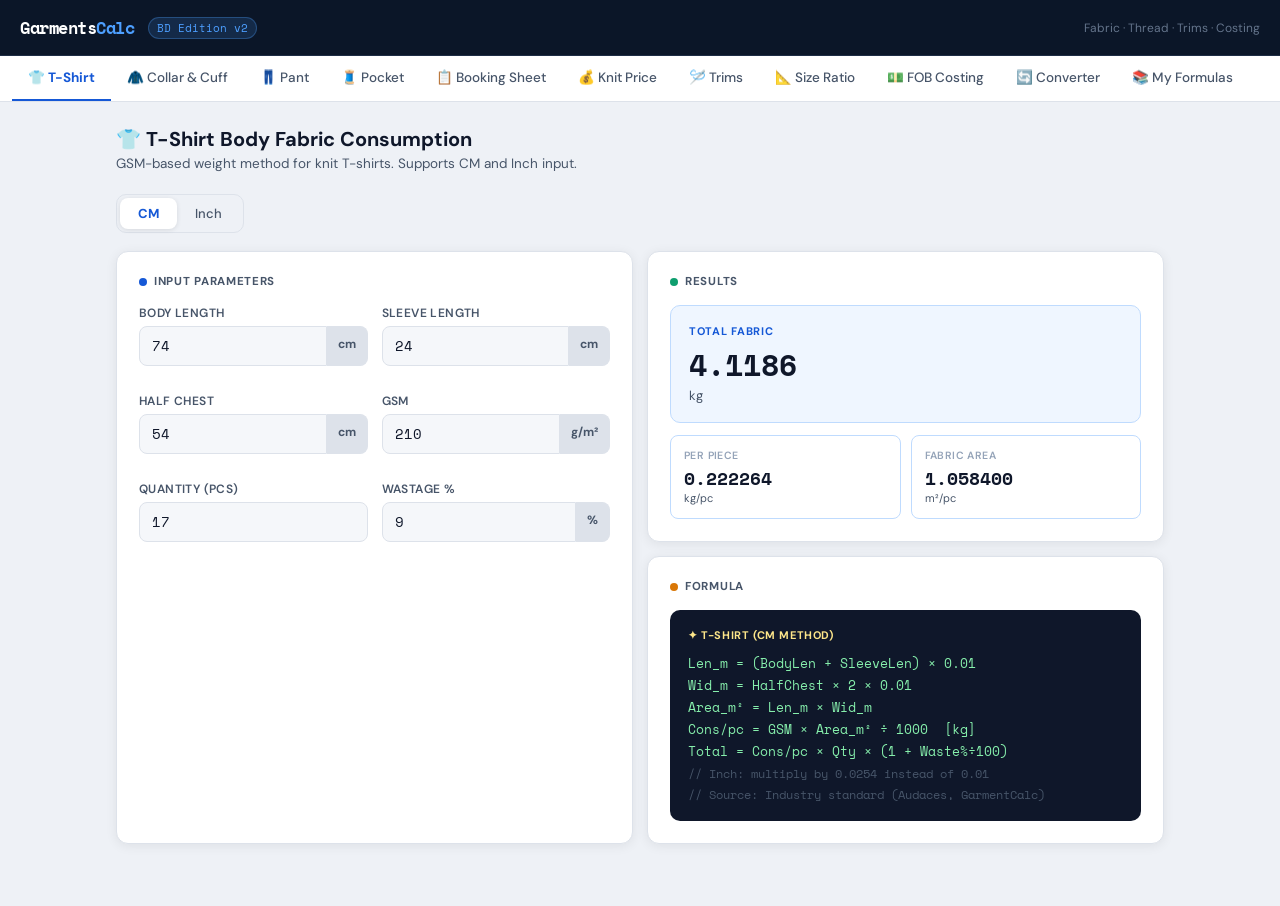
==== commit 2760c9e1: "Add files via upload" ====
--- a/garments-calc-v2.html
+++ b/garments-calc-v2.html
@@ -1018,16 +1018,16 @@
 </div>
 
 <script>
-"use strict";
-
-// === FORMULAS ===
+// GarmentsCalc BD v2 — Inline bundle
+
+// ── Formulas (all math logic) ──
 /* ============================================================
    GarmentsCalc BD — formulas.js
    ALL calculation logic lives here.
    To add a new formula: add a new exported function.
    ============================================================ */
 
-"use strict";
+
 
 // ── UNIT CONVERSION CONSTANTS ──────────────────────────────
 const C = {
@@ -1268,8 +1268,7 @@
   ligneToMm:   v => round(v / C.MM_TO_LIGNE, 2),
 };
 
-
-// === APP ===
+// ── App UI wiring ──
 /* ============================================================
    GarmentsCalc BD — app.js
    UI wiring only. All math lives in formulas.js.
@@ -1287,7 +1286,7 @@
 }
 
 // ── NAV ───────────────────────────────────────────────────
-export function showPage(name, btn) {
+function showPage(name, btn) {
   document.querySelectorAll('.page').forEach(p => p.classList.remove('active'));
   document.querySelectorAll('.tab-btn').forEach(b => b.classList.remove('active'));
   const pg = g('page-' + name);
@@ -1302,7 +1301,7 @@
   ids.forEach(id => { const el = g(id); if (el) el.textContent = unit; });
 }
 
-export function toggleUnit(page, unit, btn) {
+function toggleUnit(page, unit, btn) {
   unitOf[page] = unit;
   btn.closest('.toggle').querySelectorAll('.toggle-btn').forEach(b => b.classList.remove('active'));
   btn.classList.add('active');
@@ -1527,12 +1526,12 @@
 let customFormulas = [];
 try { customFormulas = JSON.parse(localStorage.getItem('gmt-formulas-v2') || '[]'); } catch(e){}
 
-export function openAddModal()  { g('addModal').classList.add('open'); g('nf-name').focus(); }
-export function closeAddModal() {
+function openAddModal()  { g('addModal').classList.add('open'); g('nf-name').focus(); }
+function closeAddModal() {
   g('addModal').classList.remove('open');
   ['nf-name','nf-cat','nf-body','nf-notes'].forEach(id => { if(g(id)) g(id).value=''; });
 }
-export function saveFormula() {
+function saveFormula() {
   const name = g('nf-name').value.trim();
   const cat  = g('nf-cat').value.trim() || 'Custom';
   const body = g('nf-body').value.trim();
@@ -1576,7 +1575,7 @@
 window.__del = id => deleteFormula(id);
 
 // ── FORMULA ACCORDION ─────────────────────────────────────
-export function toggleFCard(el) {
+function toggleFCard(el) {
   el.nextElementSibling.classList.toggle('open');
 }
 
@@ -1632,14 +1631,16 @@
 
 document.addEventListener('DOMContentLoaded', wireAll);
 
-// expose for onclick in HTML
-window.showPage    = showPage;
-window.toggleUnit  = toggleUnit;
+
+// ── Global expose for HTML onclick= attributes ──
+window.showPage      = showPage;
+window.toggleUnit    = toggleUnit;
 window.openAddModal  = openAddModal;
 window.closeAddModal = closeAddModal;
 window.saveFormula   = saveFormula;
 window.toggleFCard   = toggleFCard;
 window.calcSizeRatio = calcSizeRatio;
+window.__del         = function(id) { deleteFormula(id); };
 
 </script>
 </body>
